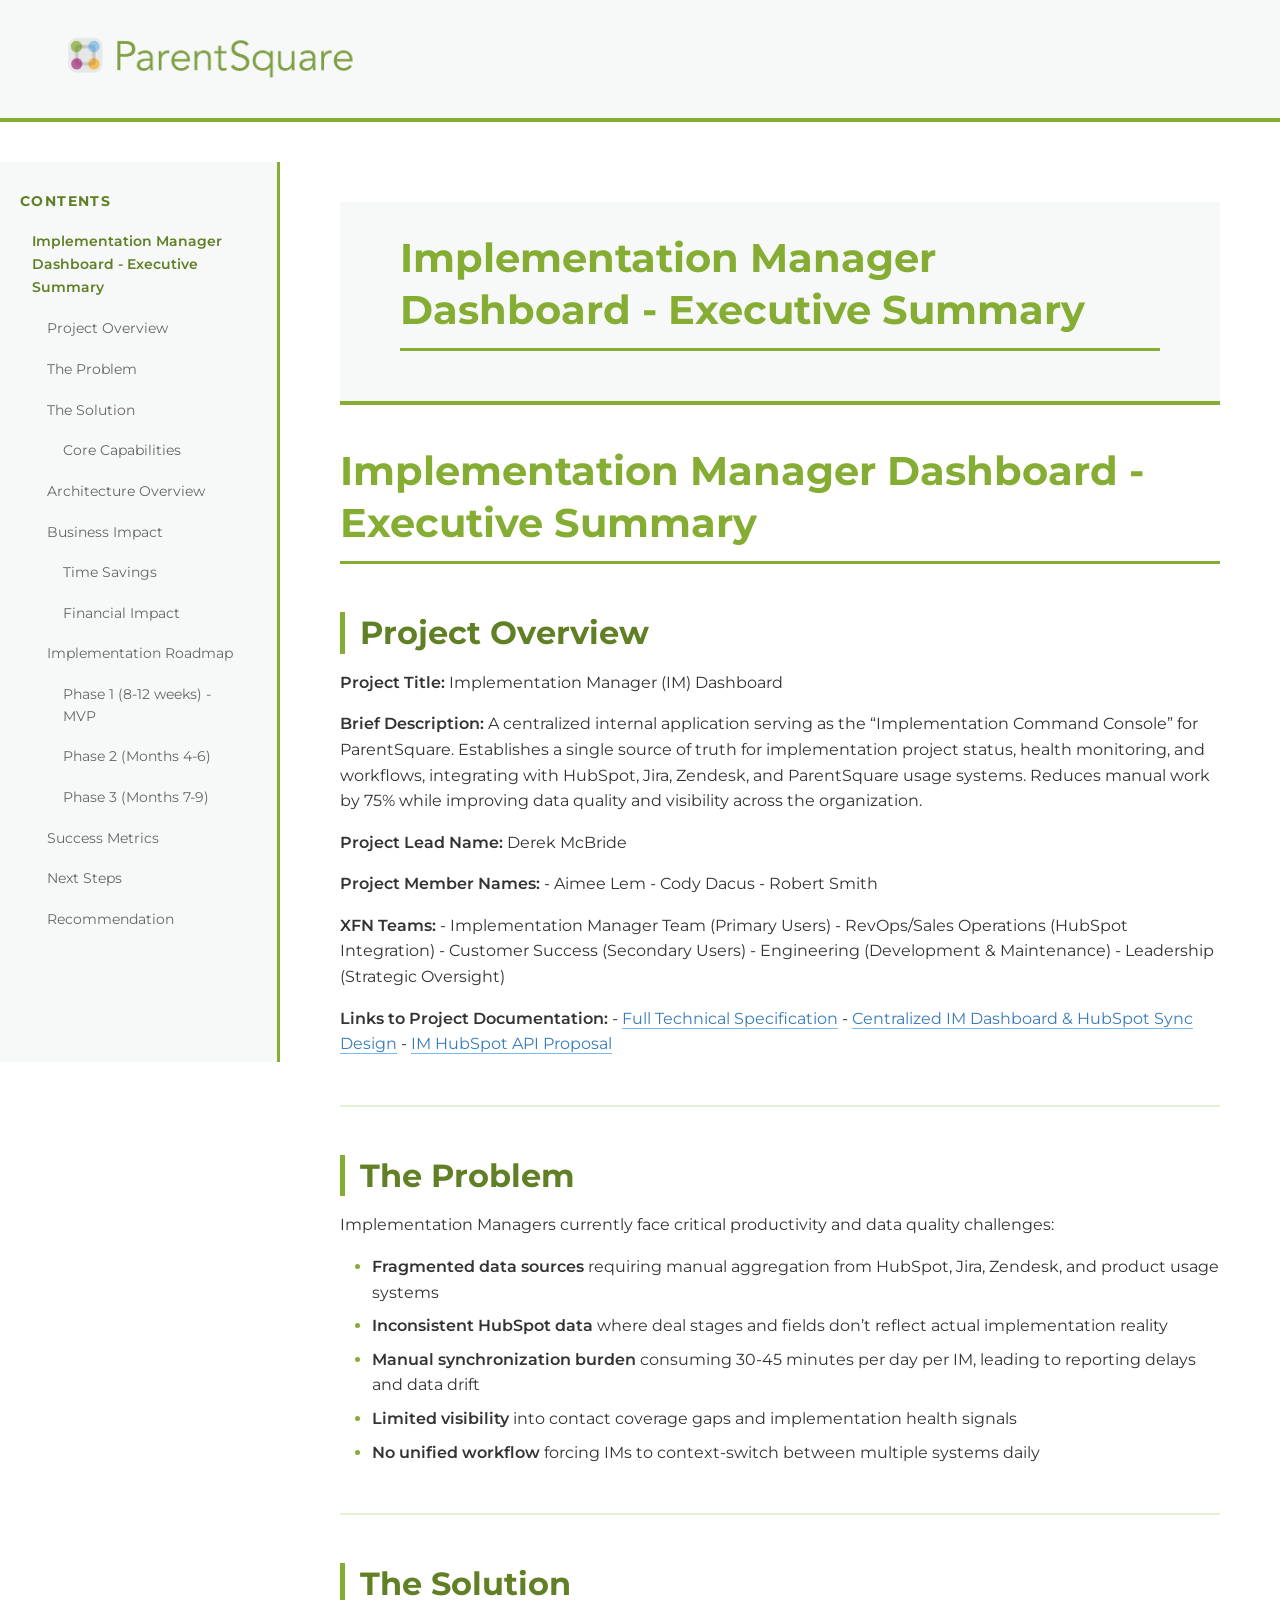
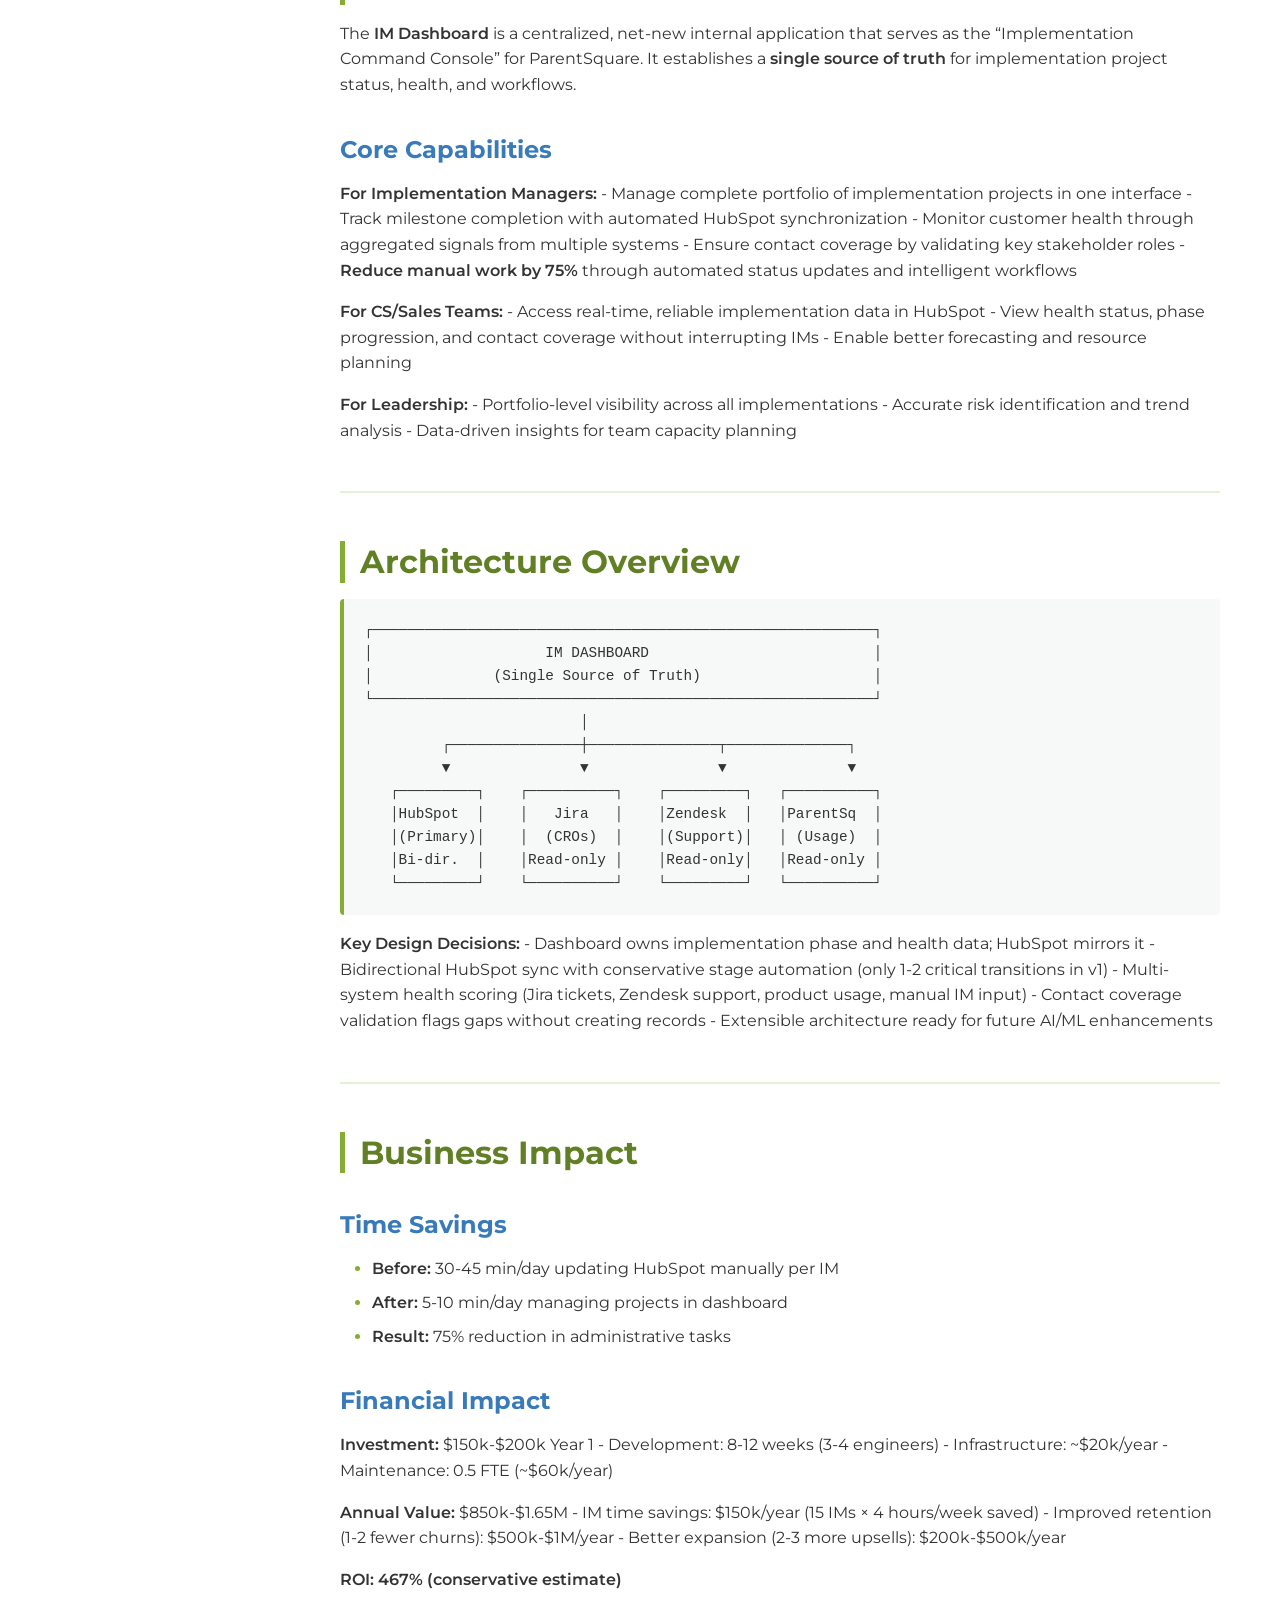
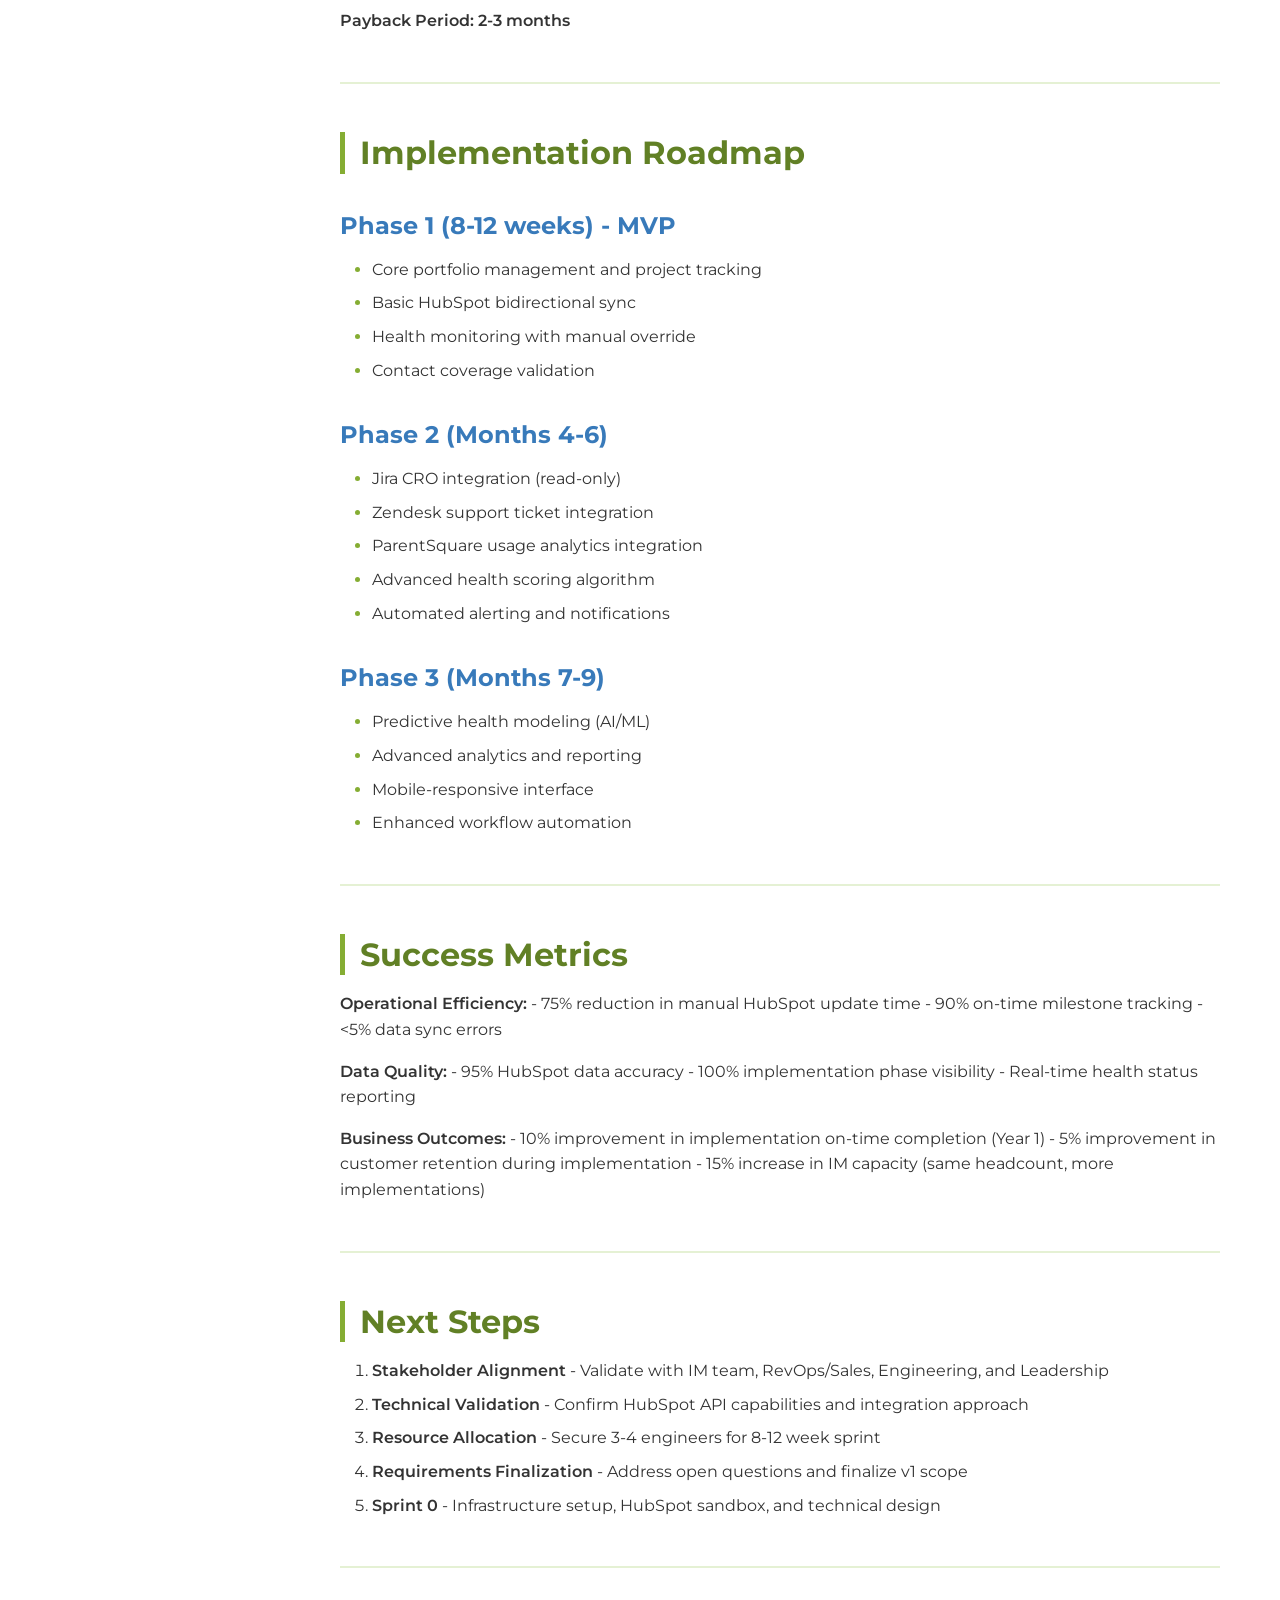
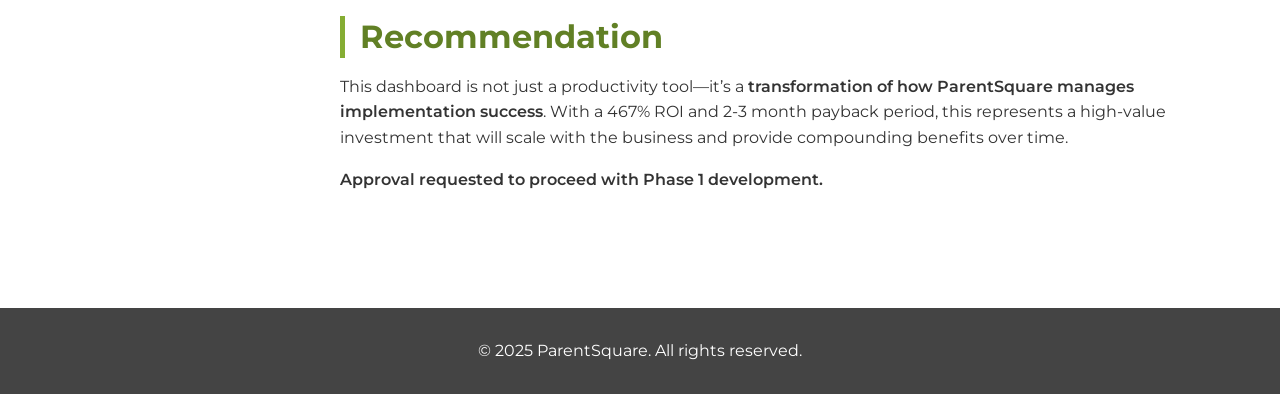
==== IM_Dashboard_Executive_Summary_Branded.html @ dd2935c1 "Initial commit: IM Dashboard presentation and documentation Initial commit" ====
<!DOCTYPE html>
<html xmlns="http://www.w3.org/1999/xhtml" lang="" xml:lang="">
<head>
  <meta charset="utf-8" />
  <meta name="generator" content="pandoc" />
  <meta name="viewport" content="width=device-width, initial-scale=1.0, user-scalable=yes" />
  <title>Implementation Manager Dashboard</title>
  <style>
    code{white-space: pre-wrap;}
    span.smallcaps{font-variant: small-caps;}
    div.columns{display: flex; gap: min(4vw, 1.5em);}
    div.column{flex: auto; overflow-x: auto;}
    div.hanging-indent{margin-left: 1.5em; text-indent: -1.5em;}
    /* The extra [class] is a hack that increases specificity enough to
       override a similar rule in reveal.js */
    ul.task-list[class]{list-style: none;}
    ul.task-list li input[type="checkbox"] {
      font-size: inherit;
      width: 0.8em;
      margin: 0 0.8em 0.2em -1.6em;
      vertical-align: middle;
    }
    .display.math{display: block; text-align: center; margin: 0.5rem auto;}
  </style>
  <link rel="stylesheet" href="parentsquare_brand.css" />
  <link rel="icon" type="image/png" href="ParentSquare_Icon.png" />
  <!--[if lt IE 9]>
    <script src="//cdnjs.cloudflare.com/ajax/libs/html5shiv/3.7.3/html5shiv-printshiv.min.js"></script>
  <![endif]-->
</head>
<body>
<header>
  <img src="ParentSquare_logo_light.png" alt="ParentSquare" class="logo" />
</header>
<div class="page-wrapper">
<aside class="sidebar">
<nav id="TOC" role="doc-toc">
<h2>Contents</h2>
<ul>
<li><a href="#implementation-manager-dashboard---executive-summary"
id="toc-implementation-manager-dashboard---executive-summary">Implementation
Manager Dashboard - Executive Summary</a>
<ul>
<li><a href="#project-overview" id="toc-project-overview">Project
Overview</a></li>
<li><a href="#the-problem" id="toc-the-problem">The Problem</a></li>
<li><a href="#the-solution" id="toc-the-solution">The Solution</a>
<ul>
<li><a href="#core-capabilities" id="toc-core-capabilities">Core
Capabilities</a></li>
</ul></li>
<li><a href="#architecture-overview"
id="toc-architecture-overview">Architecture Overview</a></li>
<li><a href="#business-impact" id="toc-business-impact">Business
Impact</a>
<ul>
<li><a href="#time-savings" id="toc-time-savings">Time Savings</a></li>
<li><a href="#financial-impact" id="toc-financial-impact">Financial
Impact</a></li>
</ul></li>
<li><a href="#implementation-roadmap"
id="toc-implementation-roadmap">Implementation Roadmap</a>
<ul>
<li><a href="#phase-1-8-12-weeks---mvp"
id="toc-phase-1-8-12-weeks---mvp">Phase 1 (8-12 weeks) - MVP</a></li>
<li><a href="#phase-2-months-4-6" id="toc-phase-2-months-4-6">Phase 2
(Months 4-6)</a></li>
<li><a href="#phase-3-months-7-9" id="toc-phase-3-months-7-9">Phase 3
(Months 7-9)</a></li>
</ul></li>
<li><a href="#success-metrics" id="toc-success-metrics">Success
Metrics</a></li>
<li><a href="#next-steps" id="toc-next-steps">Next Steps</a></li>
<li><a href="#recommendation"
id="toc-recommendation">Recommendation</a></li>
</ul></li>
</ul>
</nav>
</aside>
<div class="container">
<header id="title-block-header">
<h1 class="title">Implementation Manager Dashboard - Executive Summary</h1>
</header>
<h1
id="implementation-manager-dashboard---executive-summary">Implementation
Manager Dashboard - Executive Summary</h1>
<h2 id="project-overview">Project Overview</h2>
<p><strong>Project Title:</strong> Implementation Manager (IM)
Dashboard</p>
<p><strong>Brief Description:</strong> A centralized internal
application serving as the “Implementation Command Console” for
ParentSquare. Establishes a single source of truth for implementation
project status, health monitoring, and workflows, integrating with
HubSpot, Jira, Zendesk, and ParentSquare usage systems. Reduces manual
work by 75% while improving data quality and visibility across the
organization.</p>
<p><strong>Project Lead Name:</strong> Derek McBride</p>
<p><strong>Project Member Names:</strong> - Aimee Lem - Cody Dacus -
Robert Smith</p>
<p><strong>XFN Teams:</strong> - Implementation Manager Team (Primary
Users) - RevOps/Sales Operations (HubSpot Integration) - Customer
Success (Secondary Users) - Engineering (Development &amp; Maintenance)
- Leadership (Strategic Oversight)</p>
<p><strong>Links to Project Documentation:</strong> - <a
href="/Users/derek/Claude/IM%20Dashboard/im_dashboard.md">Full Technical
Specification</a> - <a
href="/Users/derek/Claude/IM%20Dashboard/Centralized%20Implementation%20Manager%20(IM)%20Dashboard%20and%20HubSpot%20Synchronization.md">Centralized
IM Dashboard &amp; HubSpot Sync Design</a> - <a
href="/Users/derek/Claude/IM%20Dashboard/IM%20Hubspot%20API%20Proposal.md">IM
HubSpot API Proposal</a></p>
<hr />
<h2 id="the-problem">The Problem</h2>
<p>Implementation Managers currently face critical productivity and data
quality challenges:</p>
<ul>
<li><strong>Fragmented data sources</strong> requiring manual
aggregation from HubSpot, Jira, Zendesk, and product usage systems</li>
<li><strong>Inconsistent HubSpot data</strong> where deal stages and
fields don’t reflect actual implementation reality</li>
<li><strong>Manual synchronization burden</strong> consuming 30-45
minutes per day per IM, leading to reporting delays and data drift</li>
<li><strong>Limited visibility</strong> into contact coverage gaps and
implementation health signals</li>
<li><strong>No unified workflow</strong> forcing IMs to context-switch
between multiple systems daily</li>
</ul>
<hr />
<h2 id="the-solution">The Solution</h2>
<p>The <strong>IM Dashboard</strong> is a centralized, net-new internal
application that serves as the “Implementation Command Console” for
ParentSquare. It establishes a <strong>single source of truth</strong>
for implementation project status, health, and workflows.</p>
<h3 id="core-capabilities">Core Capabilities</h3>
<p><strong>For Implementation Managers:</strong> - Manage complete
portfolio of implementation projects in one interface - Track milestone
completion with automated HubSpot synchronization - Monitor customer
health through aggregated signals from multiple systems - Ensure contact
coverage by validating key stakeholder roles - <strong>Reduce manual
work by 75%</strong> through automated status updates and intelligent
workflows</p>
<p><strong>For CS/Sales Teams:</strong> - Access real-time, reliable
implementation data in HubSpot - View health status, phase progression,
and contact coverage without interrupting IMs - Enable better
forecasting and resource planning</p>
<p><strong>For Leadership:</strong> - Portfolio-level visibility across
all implementations - Accurate risk identification and trend analysis -
Data-driven insights for team capacity planning</p>
<hr />
<h2 id="architecture-overview">Architecture Overview</h2>
<pre><code>┌──────────────────────────────────────────────────────────┐
│                    IM DASHBOARD                          │
│              (Single Source of Truth)                    │
└──────────────────────────────────────────────────────────┘
                         │
         ┌───────────────┼───────────────┬──────────────┐
         ▼               ▼               ▼              ▼
   ┌─────────┐    ┌──────────┐    ┌─────────┐   ┌──────────┐
   │HubSpot  │    │   Jira   │    │Zendesk  │   │ParentSq  │
   │(Primary)│    │  (CROs)  │    │(Support)│   │ (Usage)  │
   │Bi-dir.  │    │Read-only │    │Read-only│   │Read-only │
   └─────────┘    └──────────┘    └─────────┘   └──────────┘</code></pre>
<p><strong>Key Design Decisions:</strong> - Dashboard owns
implementation phase and health data; HubSpot mirrors it - Bidirectional
HubSpot sync with conservative stage automation (only 1-2 critical
transitions in v1) - Multi-system health scoring (Jira tickets, Zendesk
support, product usage, manual IM input) - Contact coverage validation
flags gaps without creating records - Extensible architecture ready for
future AI/ML enhancements</p>
<hr />
<h2 id="business-impact">Business Impact</h2>
<h3 id="time-savings">Time Savings</h3>
<ul>
<li><strong>Before:</strong> 30-45 min/day updating HubSpot manually per
IM</li>
<li><strong>After:</strong> 5-10 min/day managing projects in
dashboard</li>
<li><strong>Result:</strong> 75% reduction in administrative tasks</li>
</ul>
<h3 id="financial-impact">Financial Impact</h3>
<p><strong>Investment:</strong> $150k-$200k Year 1 - Development: 8-12
weeks (3-4 engineers) - Infrastructure: ~$20k/year - Maintenance: 0.5
FTE (~$60k/year)</p>
<p><strong>Annual Value:</strong> $850k-$1.65M - IM time savings:
$150k/year (15 IMs × 4 hours/week saved) - Improved retention (1-2 fewer
churns): $500k-$1M/year - Better expansion (2-3 more upsells):
$200k-$500k/year</p>
<p><strong>ROI: 467% (conservative estimate)</strong></p>
<p><strong>Payback Period: 2-3 months</strong></p>
<hr />
<h2 id="implementation-roadmap">Implementation Roadmap</h2>
<h3 id="phase-1-8-12-weeks---mvp">Phase 1 (8-12 weeks) - MVP</h3>
<ul>
<li>Core portfolio management and project tracking</li>
<li>Basic HubSpot bidirectional sync</li>
<li>Health monitoring with manual override</li>
<li>Contact coverage validation</li>
</ul>
<h3 id="phase-2-months-4-6">Phase 2 (Months 4-6)</h3>
<ul>
<li>Jira CRO integration (read-only)</li>
<li>Zendesk support ticket integration</li>
<li>ParentSquare usage analytics integration</li>
<li>Advanced health scoring algorithm</li>
<li>Automated alerting and notifications</li>
</ul>
<h3 id="phase-3-months-7-9">Phase 3 (Months 7-9)</h3>
<ul>
<li>Predictive health modeling (AI/ML)</li>
<li>Advanced analytics and reporting</li>
<li>Mobile-responsive interface</li>
<li>Enhanced workflow automation</li>
</ul>
<hr />
<h2 id="success-metrics">Success Metrics</h2>
<p><strong>Operational Efficiency:</strong> - 75% reduction in manual
HubSpot update time - 90% on-time milestone tracking - &lt;5% data sync
errors</p>
<p><strong>Data Quality:</strong> - 95% HubSpot data accuracy - 100%
implementation phase visibility - Real-time health status reporting</p>
<p><strong>Business Outcomes:</strong> - 10% improvement in
implementation on-time completion (Year 1) - 5% improvement in customer
retention during implementation - 15% increase in IM capacity (same
headcount, more implementations)</p>
<hr />
<h2 id="next-steps">Next Steps</h2>
<ol type="1">
<li><strong>Stakeholder Alignment</strong> - Validate with IM team,
RevOps/Sales, Engineering, and Leadership</li>
<li><strong>Technical Validation</strong> - Confirm HubSpot API
capabilities and integration approach</li>
<li><strong>Resource Allocation</strong> - Secure 3-4 engineers for 8-12
week sprint</li>
<li><strong>Requirements Finalization</strong> - Address open questions
and finalize v1 scope</li>
<li><strong>Sprint 0</strong> - Infrastructure setup, HubSpot sandbox,
and technical design</li>
</ol>
<hr />
<h2 id="recommendation">Recommendation</h2>
<p>This dashboard is not just a productivity tool—it’s a
<strong>transformation of how ParentSquare manages implementation
success</strong>. With a 467% ROI and 2-3 month payback period, this
represents a high-value investment that will scale with the business and
provide compounding benefits over time.</p>
<p><strong>Approval requested to proceed with Phase 1
development.</strong></p>
</div>
</div>
<footer>
  <p>&copy; 2025 ParentSquare. All rights reserved.</p>
</footer>
</body>
</html>
---- parentsquare_brand.css ----
/* ParentSquare Brand Stylesheet */
/* Implementation Manager Dashboard - Branded Documentation */

/* ===== TYPOGRAPHY ===== */
@import url('https://fonts.googleapis.com/css2?family=Montserrat:wght@400;600;700&display=swap');

:root {
  /* Brand Colors */
  --ps-green: #85ad33;
  --ps-blue: #7bbaf0;
  --ps-purple: #bc609f;
  --ps-gold: #f2b001;
  --ps-light-green: #e5f1d4;
  --ps-dark-gray: #444444;
  --ps-light-gray: #f7f8f8;

  /* ADA-Compliant Colors */
  --ps-dark-green: #618025;
  --ps-dark-blue: #387aba;
  --ps-dark-purple: #b95572;
  --ps-orange: #ba5d00;

  /* Text Colors */
  --text-primary: #333333;
  --text-secondary: #666666;
  --text-light: #999999;
}

* {
  box-sizing: border-box;
}

body {
  font-family: 'Montserrat', -apple-system, BlinkMacSystemFont, 'Segoe UI', Arial, sans-serif;
  font-weight: 400;
  line-height: 1.6;
  color: var(--text-primary);
  background-color: #ffffff;
  margin: 0;
  padding: 0;
  text-align: left;
}

/* ===== LAYOUT ===== */
.page-wrapper {
  display: flex;
  max-width: 1400px;
  margin: 0 auto;
  gap: 0;
}

.sidebar {
  width: 280px;
  min-width: 280px;
  background-color: var(--ps-light-gray);
  border-right: 3px solid var(--ps-green);
  padding: 30px 20px;
  position: sticky;
  top: 0;
  height: 100vh;
  overflow-y: auto;
}

.container {
  flex: 1;
  max-width: 1000px;
  padding: 40px 60px;
}

/* ===== HEADER WITH LOGO ===== */
header {
  background-color: var(--ps-light-gray);
  border-bottom: 4px solid var(--ps-green);
  padding: 30px 60px;
  margin-bottom: 40px;
}

.logo {
  max-width: 300px;
  height: auto;
}

/* ===== TYPOGRAPHY - DISPLAY TYPE ===== */
h1, h2, h3, h4, h5, h6 {
  font-weight: 700; /* Bold for display type */
  color: var(--ps-dark-green);
  text-align: left;
  margin-top: 1.5em;
  margin-bottom: 0.5em;
  line-height: 1.3;
}

h1 {
  font-size: 2.5rem;
  color: var(--ps-green);
  border-bottom: 3px solid var(--ps-green);
  padding-bottom: 0.3em;
  margin-top: 0;
}

h2 {
  font-size: 2rem;
  color: var(--ps-dark-green);
  border-left: 5px solid var(--ps-green);
  padding-left: 15px;
}

h3 {
  font-size: 1.5rem;
  color: var(--ps-dark-blue);
}

h4 {
  font-size: 1.25rem;
  color: var(--text-primary);
}

/* Eyebrow headlines (all caps allowed) */
.eyebrow {
  font-size: 0.875rem;
  font-weight: 600;
  text-transform: uppercase;
  letter-spacing: 0.1em;
  color: var(--ps-dark-green);
  margin-bottom: 0.25em;
}

/* ===== BODY COPY ===== */
p, li, td {
  font-weight: 400; /* Regular for body copy */
  text-align: left;
}

strong, b {
  font-weight: 600; /* For emphasis */
  color: var(--text-primary);
}

/* ===== LISTS ===== */
ul, ol {
  padding-left: 2em;
}

li {
  margin-bottom: 0.5em;
}

ul li::marker {
  color: var(--ps-green);
}

/* ===== LINKS ===== */
a {
  color: var(--ps-dark-blue);
  text-decoration: none;
  border-bottom: 1px solid var(--ps-blue);
  transition: all 0.2s ease;
}

a:hover {
  color: var(--ps-blue);
  border-bottom-color: var(--ps-dark-blue);
}

/* ===== CODE BLOCKS ===== */
code {
  background-color: var(--ps-light-gray);
  padding: 2px 6px;
  border-radius: 3px;
  font-family: 'Courier New', monospace;
  font-size: 0.9em;
  color: var(--ps-dark-purple);
}

pre {
  background-color: var(--ps-light-gray);
  border-left: 4px solid var(--ps-green);
  padding: 20px;
  overflow-x: auto;
  border-radius: 4px;
}

pre code {
  background: none;
  padding: 0;
  color: var(--text-primary);
}

/* ===== TABLES ===== */
table {
  width: 100%;
  border-collapse: collapse;
  margin: 2em 0;
  box-shadow: 0 2px 8px rgba(0,0,0,0.1);
}

thead {
  background-color: var(--ps-green);
  color: white;
}

th {
  padding: 15px;
  text-align: left;
  font-weight: 600;
}

td {
  padding: 12px 15px;
  border-bottom: 1px solid var(--ps-light-gray);
}

tbody tr:hover {
  background-color: var(--ps-light-green);
}

/* ===== CALLOUT BOXES ===== */
.callout {
  border-left: 5px solid var(--ps-green);
  background-color: var(--ps-light-green);
  padding: 20px;
  margin: 2em 0;
  border-radius: 4px;
}

.callout.blue {
  border-left-color: var(--ps-blue);
  background-color: #e3f2fd;
}

.callout.gold {
  border-left-color: var(--ps-gold);
  background-color: #fff9e6;
}

.callout.purple {
  border-left-color: var(--ps-purple);
  background-color: #f3e5f5;
}

/* ===== SECTIONS WITH COLOR CODING ===== */
.section-district {
  border-left: 5px solid var(--ps-blue);
  padding-left: 20px;
}

.section-classroom {
  border-left: 5px solid var(--ps-blue);
  padding-left: 20px;
}

.section-websites {
  border-left: 5px solid var(--ps-gold);
  padding-left: 20px;
}

.section-services {
  border-left: 5px solid var(--ps-green);
  padding-left: 20px;
}

/* ===== HORIZONTAL RULES ===== */
hr {
  border: none;
  border-top: 2px solid var(--ps-light-green);
  margin: 3em 0;
}

/* ===== BLOCKQUOTES ===== */
blockquote {
  border-left: 5px solid var(--ps-green);
  padding-left: 20px;
  margin-left: 0;
  font-style: italic;
  color: var(--text-secondary);
}

/* ===== BUTTONS/CTAs ===== */
.button {
  display: inline-block;
  background-color: var(--ps-green);
  color: white;
  padding: 12px 30px;
  border-radius: 6px;
  font-weight: 600;
  border: none;
  cursor: pointer;
  transition: all 0.3s ease;
}

.button:hover {
  background-color: var(--ps-dark-green);
  border-bottom: none;
  transform: translateY(-2px);
  box-shadow: 0 4px 12px rgba(133, 173, 51, 0.3);
}

/* ===== FOOTER ===== */
footer {
  background-color: var(--ps-dark-gray);
  color: white;
  padding: 30px 60px;
  margin-top: 60px;
  text-align: center;
}

footer p {
  text-align: center;
  margin: 0;
}

/* ===== TABLE OF CONTENTS ===== */
#TOC {
  background-color: transparent;
  border: none;
  padding: 0;
  margin: 0;
}

.sidebar #TOC h2 {
  font-size: 0.875rem;
  text-transform: uppercase;
  letter-spacing: 0.1em;
  color: var(--ps-dark-green);
  margin-top: 0;
  margin-bottom: 1em;
  border: none;
  padding: 0;
}

#TOC ul {
  list-style-type: none;
  padding-left: 0;
  margin: 0;
}

#TOC ul ul {
  padding-left: 1em;
  margin-top: 0.5em;
  margin-bottom: 0.5em;
}

#TOC li {
  margin-bottom: 0.5em;
}

#TOC a {
  color: var(--text-primary);
  border-bottom: none;
  display: block;
  padding: 0.4em 0.8em;
  border-radius: 4px;
  transition: all 0.2s ease;
  font-size: 0.9rem;
}

#TOC a:hover {
  background-color: var(--ps-light-green);
  color: var(--ps-dark-green);
  padding-left: 1em;
}

#TOC > ul > li > a {
  font-weight: 600;
  color: var(--ps-dark-green);
}

#TOC ul ul a {
  font-size: 0.85rem;
  color: var(--text-secondary);
}

/* ===== PRINT STYLES ===== */
@media print {
  body {
    font-size: 11pt;
  }

  .sidebar {
    display: none;
  }

  .page-wrapper {
    display: block;
  }

  header {
    border-bottom: 2pt solid var(--ps-green);
  }

  h1, h2, h3 {
    page-break-after: avoid;
  }

  pre, table {
    page-break-inside: avoid;
  }

  .container {
    max-width: 100%;
  }
}

/* ===== RESPONSIVE ===== */
@media (max-width: 1024px) {
  .page-wrapper {
    flex-direction: column;
  }

  .sidebar {
    width: 100%;
    min-width: 100%;
    position: static;
    height: auto;
    border-right: none;
    border-bottom: 3px solid var(--ps-green);
  }

  #TOC ul ul {
    display: inline;
  }

  #TOC li {
    display: inline-block;
    margin-right: 1em;
  }
}

@media (max-width: 768px) {
  .container, header, footer {
    padding-left: 20px;
    padding-right: 20px;
  }

  h1 {
    font-size: 2rem;
  }

  h2 {
    font-size: 1.5rem;
  }

  .sidebar {
    padding: 20px;
  }
}
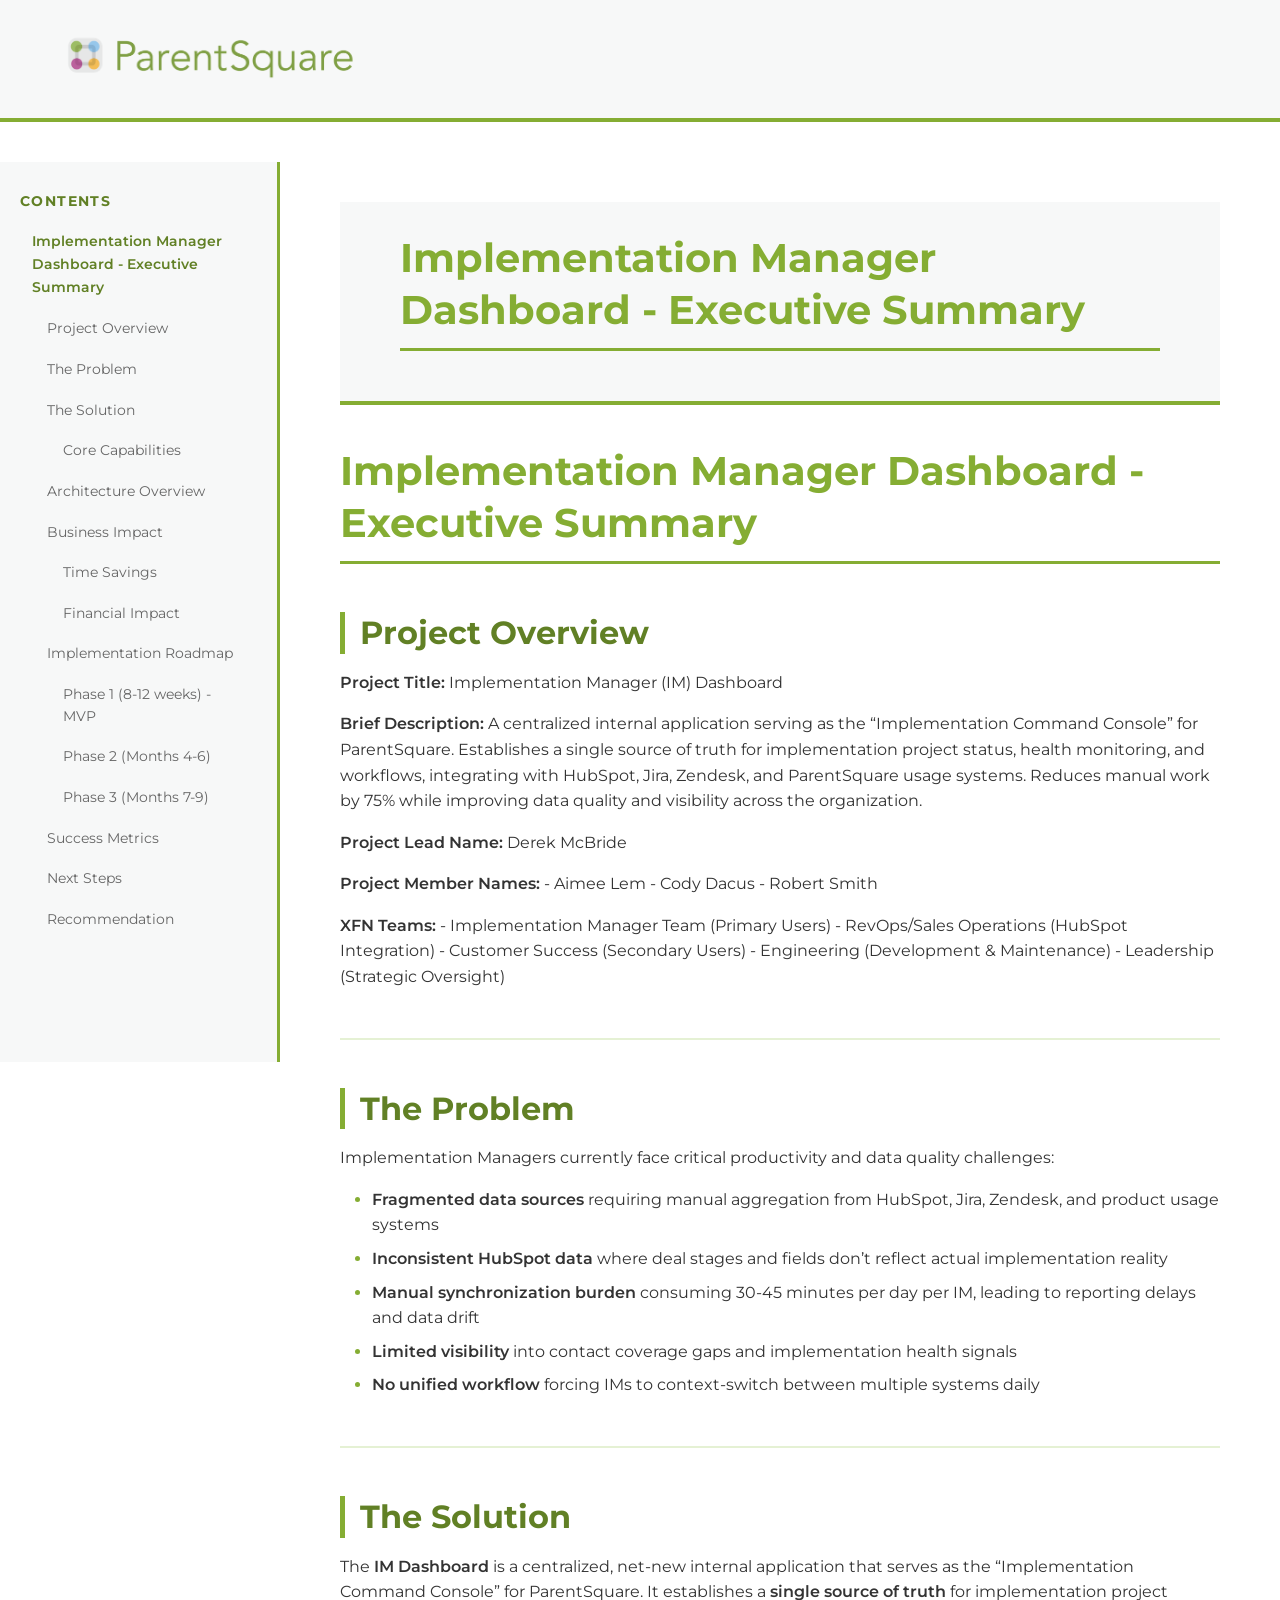
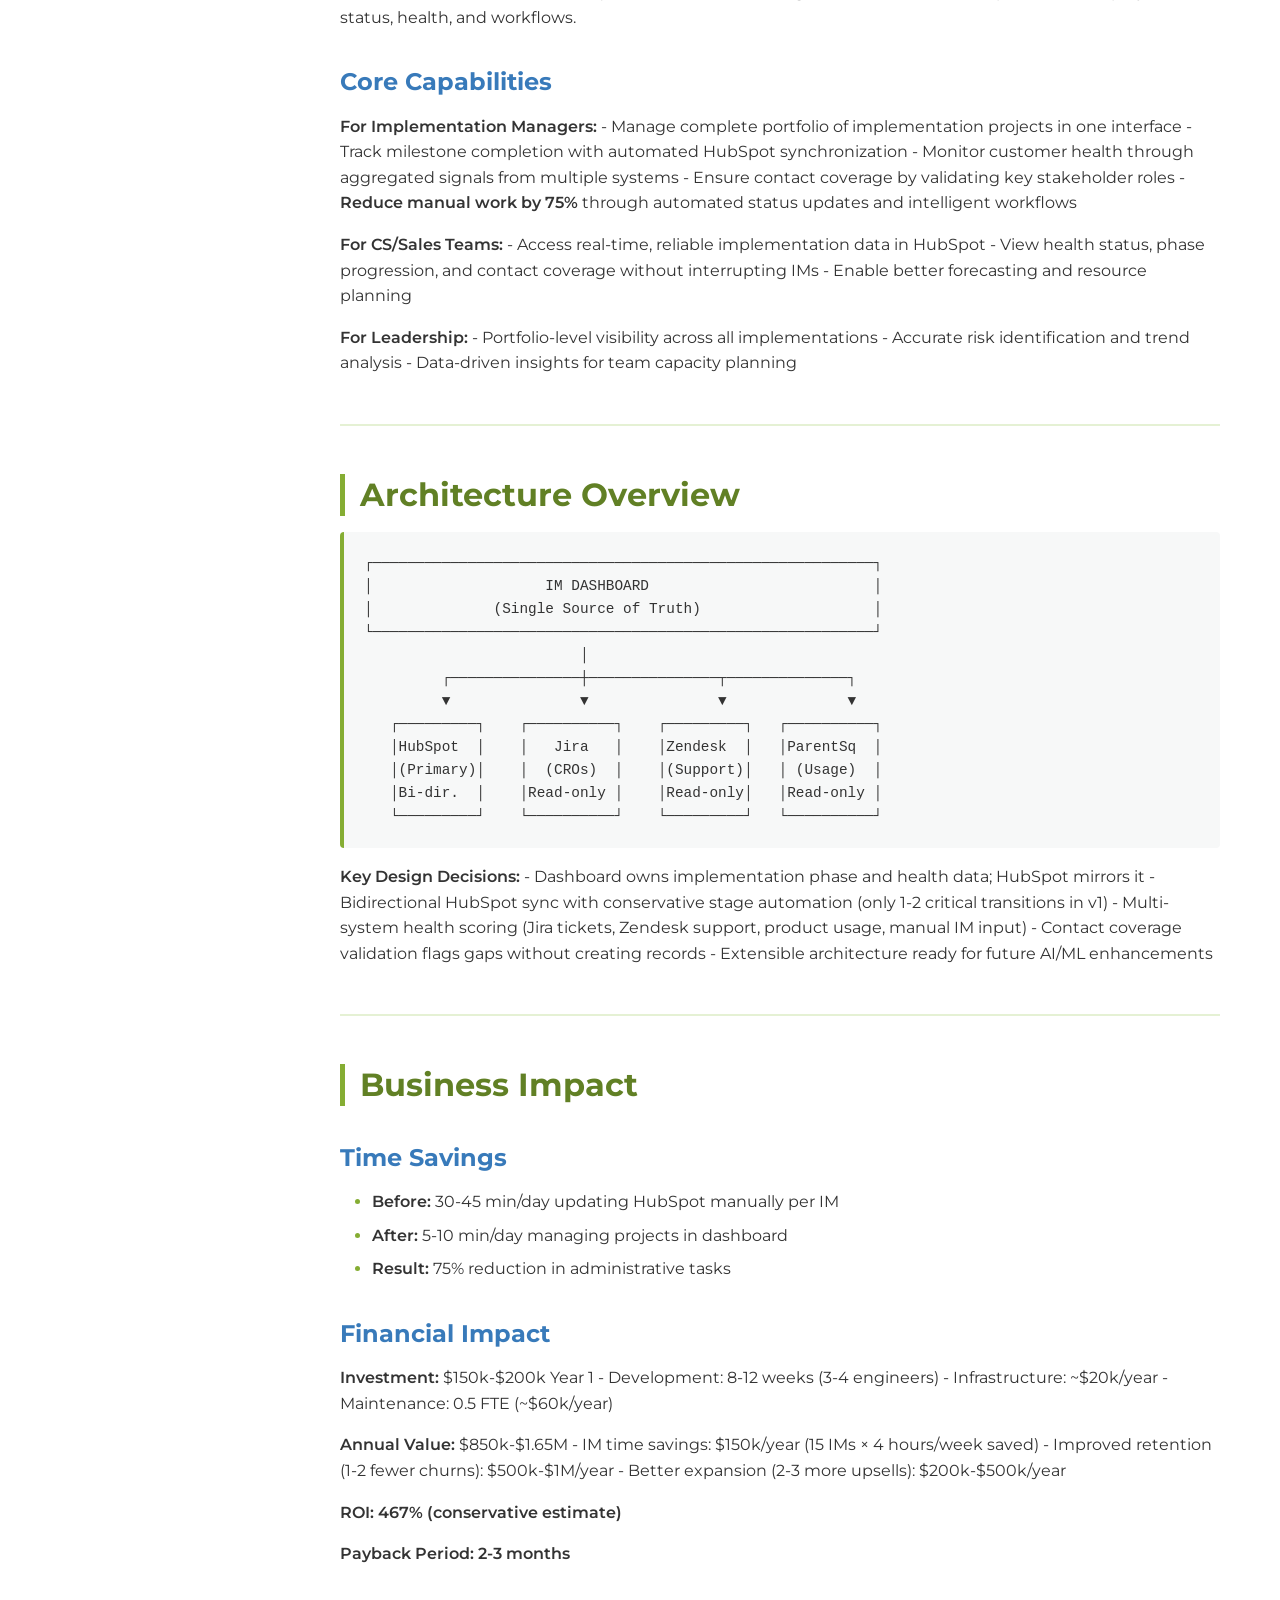
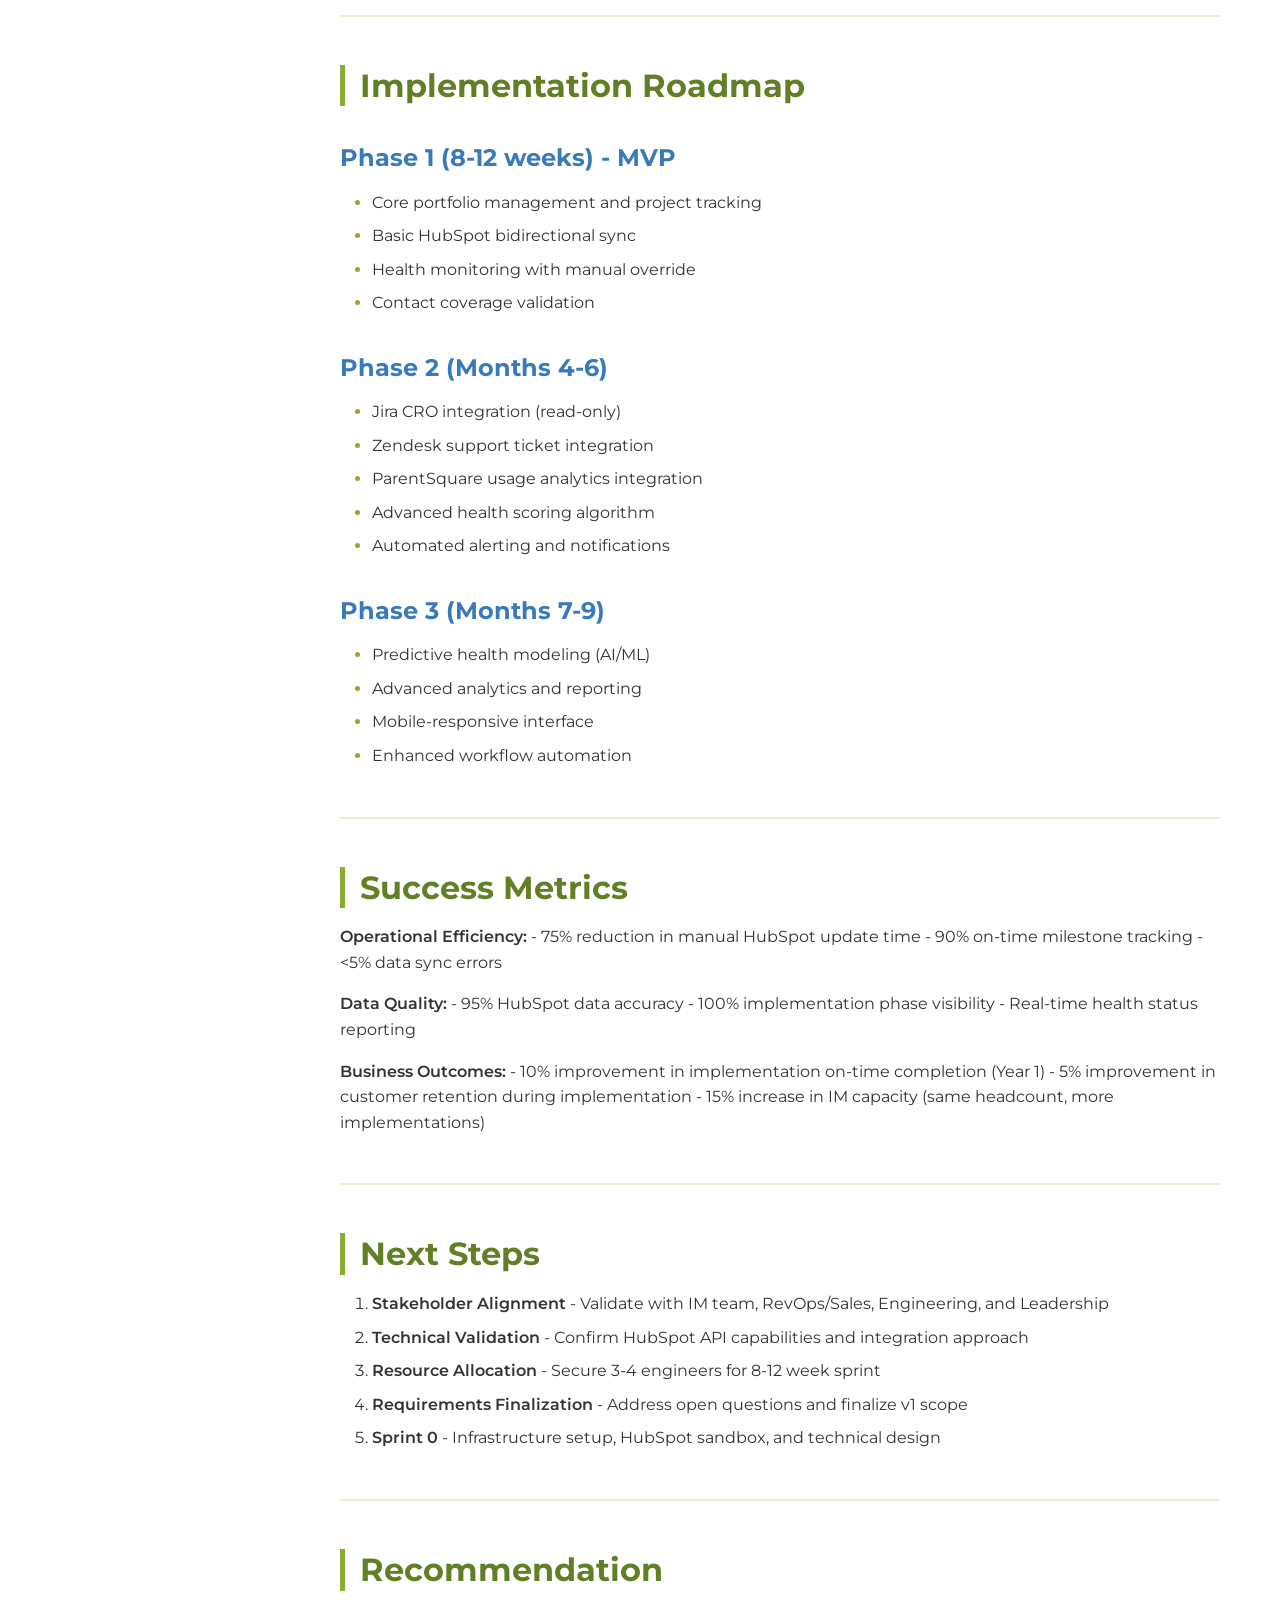
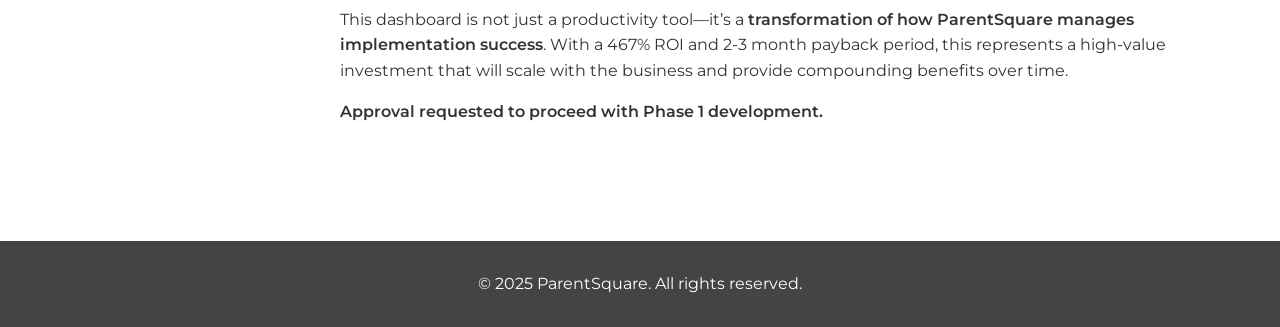
==== commit b93c69e5: "Update IM_Dashboard_Executive_Summary_Branded.html" ====
--- a/IM_Dashboard_Executive_Summary_Branded.html
+++ b/IM_Dashboard_Executive_Summary_Branded.html
@@ -101,13 +101,6 @@
 Users) - RevOps/Sales Operations (HubSpot Integration) - Customer
 Success (Secondary Users) - Engineering (Development &amp; Maintenance)
 - Leadership (Strategic Oversight)</p>
-<p><strong>Links to Project Documentation:</strong> - <a
-href="/Users/derek/Claude/IM%20Dashboard/im_dashboard.md">Full Technical
-Specification</a> - <a
-href="/Users/derek/Claude/IM%20Dashboard/Centralized%20Implementation%20Manager%20(IM)%20Dashboard%20and%20HubSpot%20Synchronization.md">Centralized
-IM Dashboard &amp; HubSpot Sync Design</a> - <a
-href="/Users/derek/Claude/IM%20Dashboard/IM%20Hubspot%20API%20Proposal.md">IM
-HubSpot API Proposal</a></p>
 <hr />
 <h2 id="the-problem">The Problem</h2>
 <p>Implementation Managers currently face critical productivity and data
